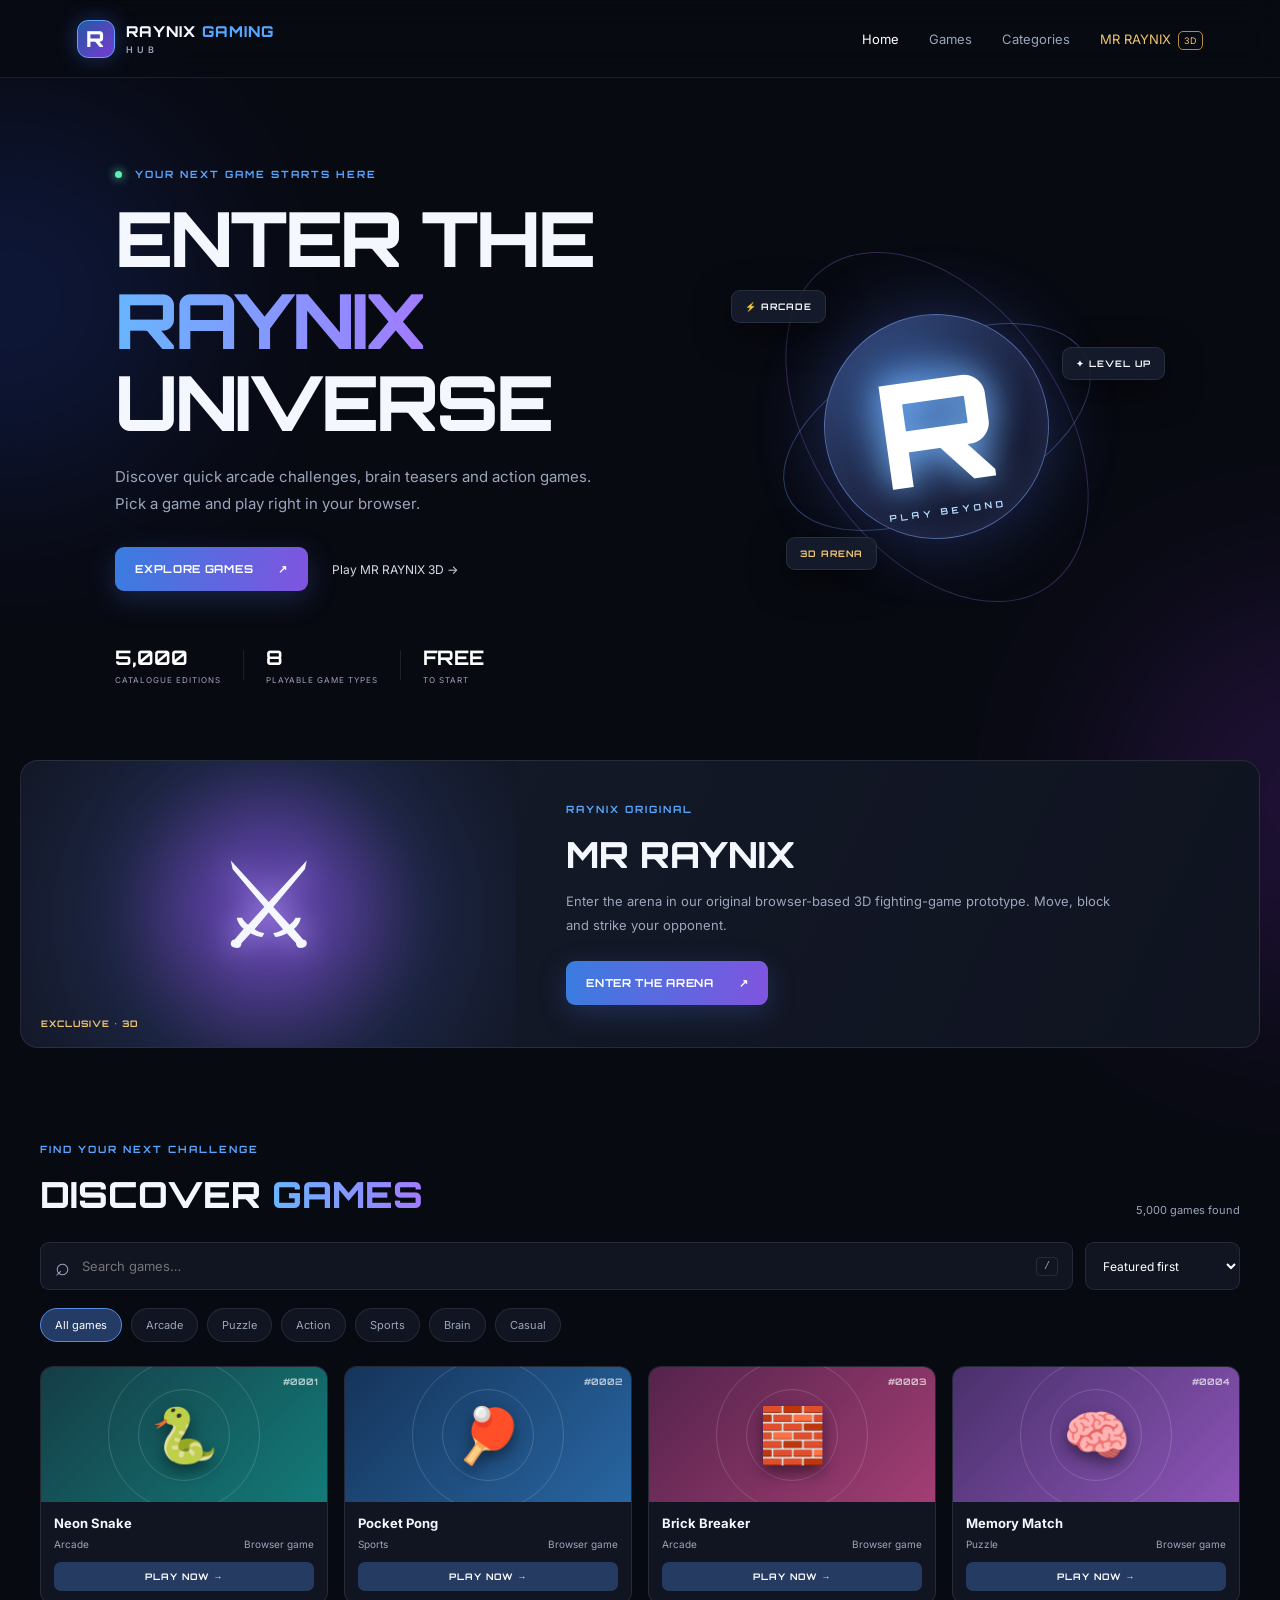
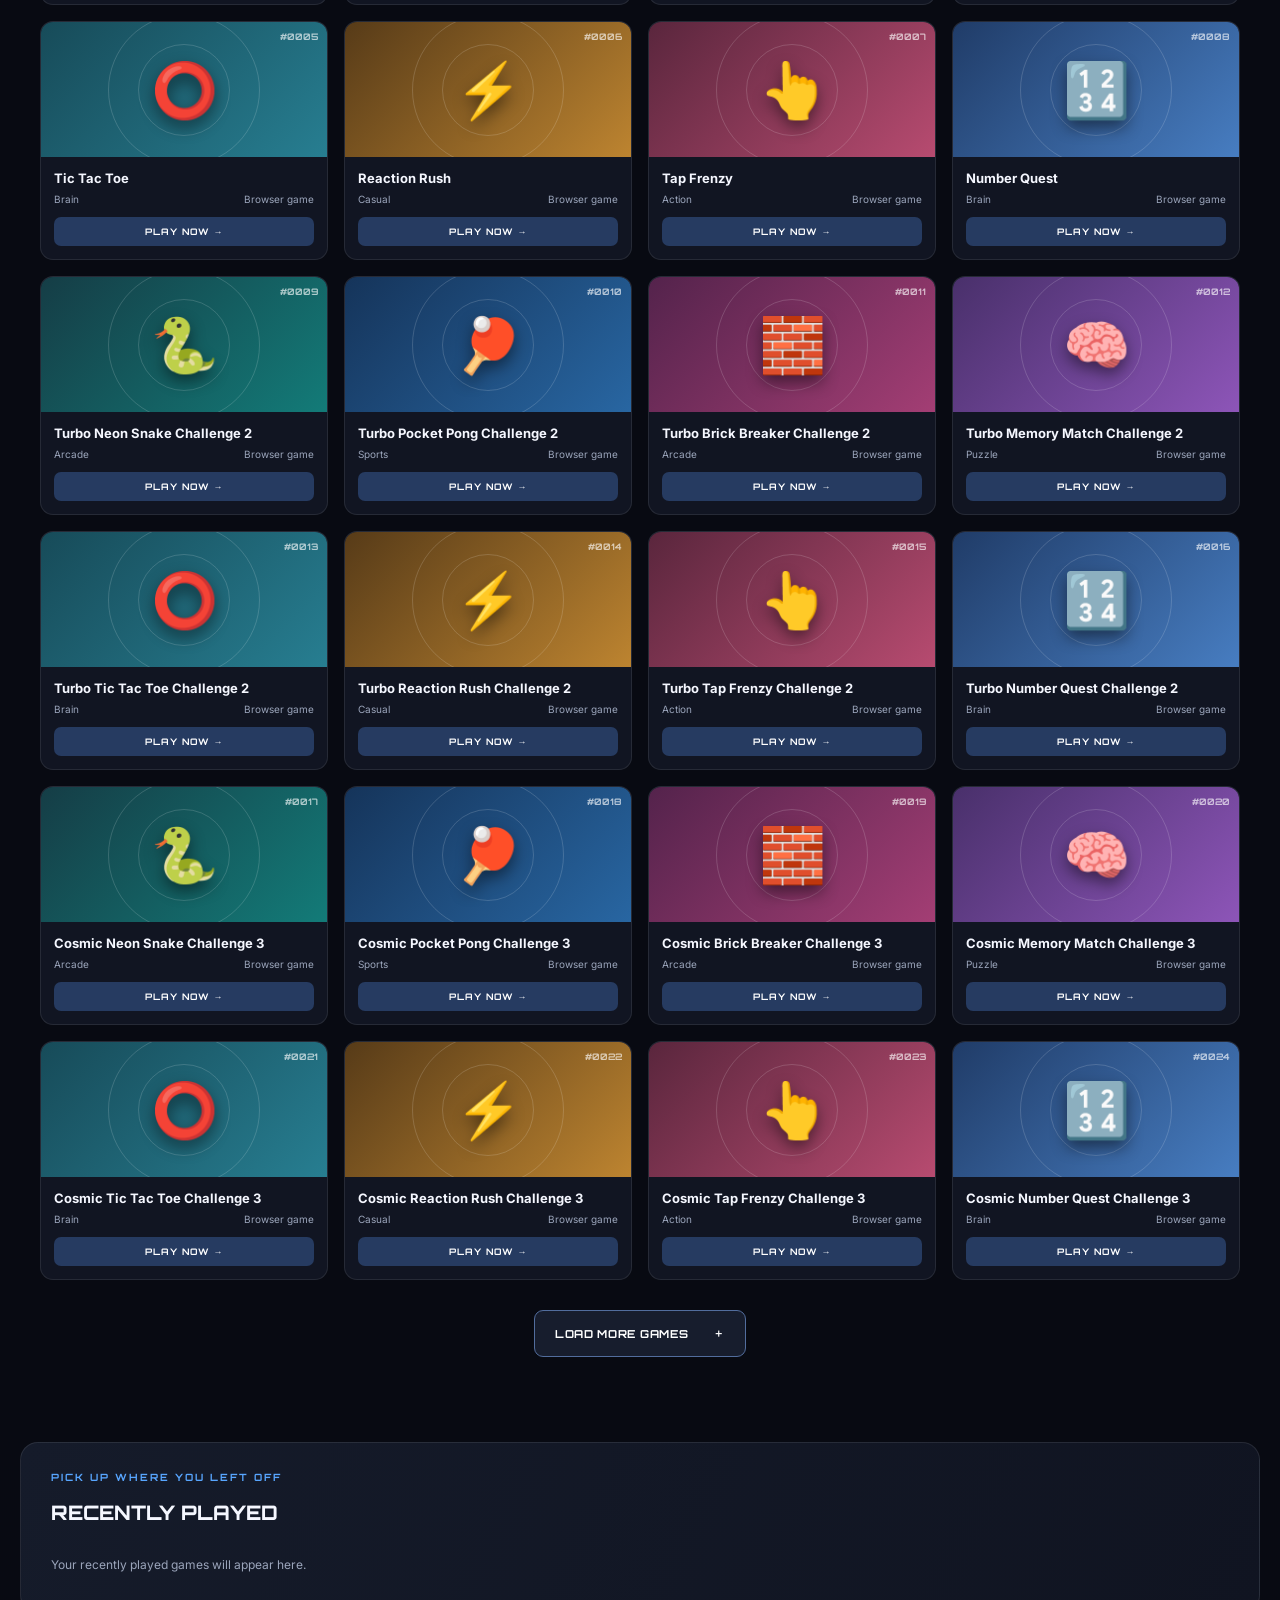
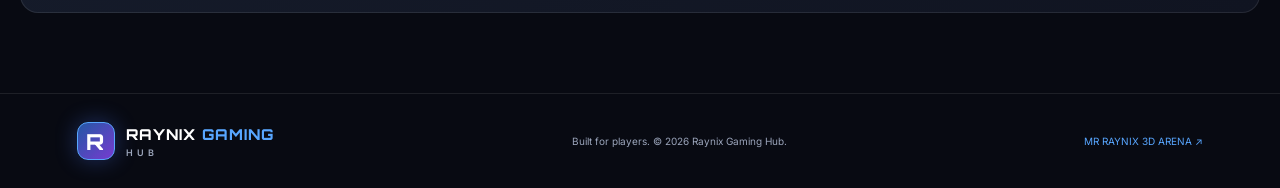
==== index.html @ 890417b1 "Add RAYNIX GAMING HUB website files Upload all website files for RAYNIX GAMING HUB." ====
<!DOCTYPE html>
<html lang="en">
<head>
  <meta charset="UTF-8">
  <meta name="viewport" content="width=device-width, initial-scale=1.0">
  <meta name="theme-color" content="#080a12">
  <title>Raynix Gaming Hub — Play Free Games</title>
  <meta name="description" content="Discover browser games at Raynix Gaming Hub. Play arcade, puzzle, racing and action games.">
  <link rel="preconnect" href="https://fonts.googleapis.com">
  <link rel="preconnect" href="https://fonts.gstatic.com" crossorigin>
  <link href="https://fonts.googleapis.com/css2?family=Orbitron:wght@500;600;700;800&family=Inter:wght@400;500;600;700;800&display=swap" rel="stylesheet">
  <link rel="stylesheet" href="style.css">
  <script defer src="games.js"></script>
  <script defer src="script.js"></script>
</head>
<body>
  <div class="ambient ambient-one"></div><div class="ambient ambient-two"></div>
  <header class="topbar">
    <a class="brand" href="index.html" aria-label="Raynix Gaming Hub home">
      <span class="brand-mark">R</span><span>RAYNIX<span class="brand-light"> GAMING</span><small>HUB</small></span>
    </a>
    <nav class="main-nav">
      <a class="active" href="#home">Home</a><a href="#games">Games</a><a href="#categories">Categories</a>
      <a href="mr-raynix.html" class="special-nav">MR RAYNIX <span>3D</span></a>
    </nav>
    <button class="icon-button mobile-menu" id="menuToggle" aria-label="Toggle menu">☰</button>
  </header>

  <main>
    <section class="hero" id="home">
      <div class="hero-copy">
        <div class="eyebrow"><span class="live-dot"></span> YOUR NEXT GAME STARTS HERE</div>
        <h1>ENTER THE<br><span>RAYNIX</span> UNIVERSE</h1>
        <p>Discover quick arcade challenges, brain teasers and action games. Pick a game and play right in your browser.</p>
        <div class="hero-actions"><a class="primary-button" href="#games">EXPLORE GAMES <span>↗</span></a><a class="text-button" href="mr-raynix.html">Play MR RAYNIX 3D →</a></div>
        <div class="hero-stats"><div><strong id="gameCount">5,000</strong><span>CATALOGUE EDITIONS</span></div><i></i><div><strong>8</strong><span>PLAYABLE GAME TYPES</span></div><i></i><div><strong>FREE</strong><span>TO START</span></div></div>
      </div>
      <div class="hero-art" aria-label="Decorative gaming artwork">
        <div class="orbit orbit-a"></div><div class="orbit orbit-b"></div>
        <div class="hero-core"><div class="core-r">R</div><div class="core-caption">PLAY BEYOND</div></div>
        <div class="floating-chip chip-one">⚡ ARCADE</div><div class="floating-chip chip-two">✦ LEVEL UP</div><div class="floating-chip chip-three">3D ARENA</div>
      </div>
    </section>

    <section class="featured panel" id="featured">
      <div class="featured-art"><div class="featured-glow"></div><div class="fighter-silhouette">⚔</div><span class="featured-tag">EXCLUSIVE • 3D</span></div>
      <div class="featured-copy"><div class="eyebrow">RAYNIX ORIGINAL</div><h2>MR RAYNIX</h2><p>Enter the arena in our original browser-based 3D fighting-game prototype. Move, block and strike your opponent.</p><a href="mr-raynix.html" class="primary-button">ENTER THE ARENA <span>↗</span></a></div>
    </section>

    <section class="games-section" id="games">
      <div class="section-heading"><div><div class="eyebrow">FIND YOUR NEXT CHALLENGE</div><h2>DISCOVER <span>GAMES</span></h2></div><div class="results-count" id="resultsCount">Loading games…</div></div>
      <div class="toolbar">
        <label class="search-box"><span>⌕</span><input id="searchInput" type="search" placeholder="Search games…" autocomplete="off"><kbd>/</kbd></label>
        <select id="sortSelect" aria-label="Sort games"><option value="popular">Featured first</option><option value="az">Name: A to Z</option><option value="za">Name: Z to A</option></select>
      </div>
      <div class="category-row" id="categories">
        <button class="category-chip selected" data-category="All">All games</button>
        <button class="category-chip" data-category="Arcade">Arcade</button>
        <button class="category-chip" data-category="Puzzle">Puzzle</button>
        <button class="category-chip" data-category="Action">Action</button>
        <button class="category-chip" data-category="Sports">Sports</button>
        <button class="category-chip" data-category="Brain">Brain</button>
        <button class="category-chip" data-category="Casual">Casual</button>
      </div>
      <div class="game-grid" id="gameGrid" aria-live="polite"></div>
      <div class="load-row"><button class="secondary-button" id="loadMore">LOAD MORE GAMES <span>＋</span></button></div>
    </section>

    <section class="recent-section panel">
      <div><div class="eyebrow">PICK UP WHERE YOU LEFT OFF</div><h2>RECENTLY PLAYED</h2></div>
      <div id="recentGames" class="recent-list"><p class="muted">Your recently played games will appear here.</p></div>
    </section>
  </main>
  <footer><a class="brand footer-brand" href="#home"><span class="brand-mark">R</span><span>RAYNIX<span class="brand-light"> GAMING</span><small>HUB</small></span></a><p>Built for players. © <span id="year"></span> Raynix Gaming Hub.</p><a href="mr-raynix.html">MR RAYNIX 3D ARENA ↗</a></footer>
</body>
</html>
---- style.css ----
:root{--bg:#080a12;--panel:#111522;--panel2:#171d2d;--text:#f5f7ff;--muted:#9ba5bb;--blue:#58a6ff;--purple:#a879ff;--gold:#f2c66d;--line:rgba(255,255,255,.09);--radius:18px}
*{box-sizing:border-box}html{scroll-behavior:smooth}body{margin:0;background:var(--bg);color:var(--text);font-family:Inter,Arial,sans-serif;overflow-x:hidden}a{color:inherit;text-decoration:none}button,input,select{font:inherit}.ambient{position:absolute;z-index:-1;filter:blur(90px);opacity:.17;border-radius:50%;pointer-events:none}.ambient-one{width:360px;height:360px;background:#315cff;top:120px;left:-170px}.ambient-two{width:400px;height:400px;background:#8d35db;top:600px;right:-230px}
.topbar{height:78px;display:flex;align-items:center;justify-content:space-between;padding:0 clamp(20px,6vw,90px);border-bottom:1px solid var(--line);background:rgba(8,10,18,.8);backdrop-filter:blur(16px);position:sticky;top:0;z-index:20}.brand{display:flex;align-items:center;gap:11px;font:800 15px Orbitron,sans-serif;letter-spacing:1px}.brand-mark{display:grid;place-items:center;width:38px;height:38px;border:1px solid var(--blue);border-radius:11px;color:#fff;background:linear-gradient(135deg,#2458a5,#773bd0);box-shadow:0 0 22px #4b79ff55;font-size:22px}.brand-light{color:var(--blue)}.brand small{display:block;font:600 9px Inter,sans-serif;letter-spacing:4px;color:var(--muted);margin-top:3px}.main-nav{display:flex;gap:30px;align-items:center;font-size:13px;color:var(--muted)}.main-nav a:hover,.main-nav a.active{color:#fff}.special-nav{color:var(--gold)!important}.special-nav span{font-size:9px;border:1px solid #b18a48;padding:3px 5px;border-radius:5px;margin-left:3px}.icon-button{display:none;background:none;border:0;color:white;font-size:24px}
.hero{min-height:560px;padding:90px clamp(20px,9vw,140px) 75px;display:grid;grid-template-columns:1.1fr .9fr;align-items:center;gap:35px;max-width:1500px;margin:auto}.eyebrow{font:700 10px Orbitron,sans-serif;letter-spacing:2px;color:var(--blue);margin-bottom:17px}.live-dot{display:inline-block;width:7px;height:7px;background:#5df0b0;border-radius:50%;box-shadow:0 0 10px #5df0b0;margin-right:8px}.hero h1{font:800 clamp(42px,6vw,76px)/1.08 Orbitron,sans-serif;letter-spacing:-3px;margin:0 0 20px}.hero h1 span,.section-heading h2 span{background:linear-gradient(90deg,#68b5ff,#a17bff);color:transparent;background-clip:text}.hero-copy>p{color:var(--muted);line-height:1.8;max-width:510px;font-size:15px}.hero-actions{display:flex;align-items:center;gap:24px;margin-top:30px;flex-wrap:wrap}.primary-button,.secondary-button{display:inline-flex;align-items:center;justify-content:center;gap:25px;padding:15px 20px;border:0;border-radius:9px;background:linear-gradient(100deg,#397de0,#8054df);color:white;font:700 11px Orbitron,sans-serif;letter-spacing:.7px;box-shadow:0 8px 28px #4c70d544;cursor:pointer;transition:.2s}.primary-button:hover,.secondary-button:hover{transform:translateY(-3px);filter:brightness(1.12)}.text-button{font-size:12px;color:#d5d9e7}.hero-stats{display:flex;align-items:center;gap:22px;margin-top:54px}.hero-stats div{display:grid;gap:5px}.hero-stats strong{font:700 20px Orbitron;color:#fff}.hero-stats span{font-size:8px;letter-spacing:1px;color:var(--muted)}.hero-stats i{height:30px;width:1px;background:var(--line)}
.hero-art{height:370px;position:relative;display:grid;place-items:center}.hero-core{width:225px;height:225px;border-radius:50%;display:grid;place-items:center;align-content:center;background:radial-gradient(circle at 40% 35%,#3e65a8,#171c35 60%,#0a0d19);border:1px solid #85aaff88;box-shadow:0 0 70px #4c70e955,inset 0 0 35px #7e9cff33;transform:rotate(-8deg)}.core-r{font:800 145px Orbitron;color:#fff;text-shadow:0 0 35px #77b8ff}.core-caption{font:700 9px Orbitron;letter-spacing:4px;color:#b7d9ff;margin-top:-13px}.orbit{position:absolute;border:1px solid #7aa7ff55;border-radius:50%;transform:rotate(-25deg)}.orbit-a{width:330px;height:170px}.orbit-b{width:390px;height:250px;transform:rotate(55deg);border-color:#b17cff44}.floating-chip{position:absolute;padding:10px 13px;background:#171d2ddd;border:1px solid var(--line);border-radius:9px;font:700 9px Orbitron;letter-spacing:1px;box-shadow:0 10px 35px #0008}.chip-one{top:48px;left:5%}.chip-two{right:0;top:105px}.chip-three{bottom:42px;left:17%;color:var(--gold)}
.panel{background:linear-gradient(115deg,#151b2a,#101421);border:1px solid var(--line);border-radius:var(--radius)}.featured{max-width:1240px;margin:0 auto 95px;min-height:260px;display:grid;grid-template-columns:.8fr 1.2fr;overflow:hidden}.featured-art{position:relative;display:grid;place-items:center;background:radial-gradient(circle at 50% 55%,#4b367c,#1b2440 55%,#121725)}.featured-glow{position:absolute;width:200px;height:200px;border-radius:50%;background:#8b5cff66;filter:blur(45px)}.fighter-silhouette{font-size:120px;z-index:1;text-shadow:0 0 30px #bba0ff}.featured-tag{position:absolute;bottom:18px;left:20px;font:700 9px Orbitron;letter-spacing:1px;color:var(--gold)}.featured-copy{padding:42px 50px}.featured-copy h2{font:800 36px Orbitron;margin:0 0 12px}.featured-copy p{color:var(--muted);font-size:13px;line-height:1.8;max-width:550px;margin-bottom:24px}
.games-section{max-width:1240px;margin:auto;padding:0 20px 85px}.section-heading{display:flex;align-items:end;justify-content:space-between;margin-bottom:25px}.section-heading h2,.recent-section h2{font:800 clamp(25px,4vw,36px) Orbitron;margin:0}.results-count{font-size:11px;color:var(--muted)}.toolbar{display:flex;gap:12px;margin-bottom:18px}.search-box{flex:1;display:flex;align-items:center;gap:10px;background:var(--panel);border:1px solid var(--line);border-radius:9px;padding:0 14px}.search-box>span{font-size:25px;color:var(--muted)}.search-box input{width:100%;height:46px;background:none;border:0;outline:0;color:#fff;font-size:13px}.search-box kbd{font-size:10px;color:var(--muted);border:1px solid var(--line);padding:3px 7px;border-radius:4px}.toolbar select{background:var(--panel);border:1px solid var(--line);border-radius:9px;color:#fff;padding:0 13px;min-width:155px;font-size:12px}.category-row{display:flex;gap:9px;flex-wrap:wrap;margin-bottom:24px}.category-chip{border:1px solid var(--line);background:#111522;color:var(--muted);padding:9px 14px;border-radius:30px;font-size:11px;cursor:pointer}.category-chip:hover,.category-chip.selected{background:#233b65;border-color:#568be1;color:#fff}.game-grid{display:grid;grid-template-columns:repeat(4,1fr);gap:16px}.game-card{background:var(--panel);border:1px solid var(--line);border-radius:13px;overflow:hidden;transition:.2s;min-width:0}.game-card:hover{transform:translateY(-5px);border-color:#6c8fe0;box-shadow:0 12px 30px #0005}.game-thumb{height:135px;display:grid;place-items:center;position:relative;overflow:hidden;background:var(--card-bg,linear-gradient(135deg,#1f4776,#402c70))}.game-thumb:before,.game-thumb:after{content:"";position:absolute;border:1px solid #ffffff28;border-radius:50%;width:150px;height:150px}.game-thumb:after{width:90px;height:90px}.game-emoji{font-size:54px;filter:drop-shadow(0 7px 8px #0007);z-index:1}.game-number{position:absolute;right:9px;top:9px;font:700 9px Orbitron;color:#ffffffaa}.game-info{padding:13px}.game-title{font-size:13px;font-weight:700;white-space:nowrap;overflow:hidden;text-overflow:ellipsis;margin:0 0 7px}.game-meta{display:flex;justify-content:space-between;align-items:center;color:var(--muted);font-size:10px}.play-link{display:block;text-align:center;margin-top:12px;padding:9px;background:#263b61;border-radius:7px;font:700 9px Orbitron;letter-spacing:1px;color:#fff}.play-link:hover{background:#3869ad}.load-row{text-align:center;margin-top:30px}.secondary-button{background:#171d2d;border:1px solid #526d9d;box-shadow:none}.recent-section{max-width:1240px;margin:0 auto 80px;padding:28px 30px}.recent-section h2{font-size:20px}.recent-list{display:flex;gap:10px;flex-wrap:wrap;margin-top:20px}.recent-item{background:#20283b;border:1px solid var(--line);padding:10px 13px;border-radius:8px;font-size:11px}.muted{color:var(--muted);font-size:12px}footer{border-top:1px solid var(--line);padding:28px clamp(20px,6vw,90px);display:flex;align-items:center;justify-content:space-between;gap:20px;color:var(--muted);font-size:10px}.footer-brand{color:#fff}footer>a:last-child{color:var(--blue)}
@media(max-width:900px){.hero{padding-top:65px;grid-template-columns:1fr}.hero-art{height:290px;grid-row:1}.hero-copy{grid-row:2}.game-grid{grid-template-columns:repeat(3,1fr)}.featured{margin-left:20px;margin-right:20px}.featured-copy{padding:30px}}
@media(max-width:620px){.topbar{height:66px}.mobile-menu{display:block}.main-nav{display:none;position:absolute;top:65px;left:0;right:0;padding:20px;background:#101522;flex-direction:column;align-items:flex-start;border-bottom:1px solid var(--line)}.main-nav.open{display:flex}.hero{padding:40px 22px 55px;gap:0}.hero-art{height:245px}.hero-core{width:170px;height:170px}.core-r{font-size:110px}.orbit-a{width:260px;height:130px}.orbit-b{width:300px;height:190px}.hero h1{font-size:43px;letter-spacing:-2px}.hero-stats{gap:12px;justify-content:space-between}.hero-stats strong{font-size:16px}.hero-stats span{font-size:7px}.featured{grid-template-columns:1fr;margin-bottom:65px}.featured-art{min-height:160px}.fighter-silhouette{font-size:75px}.featured-copy{padding:25px}.featured-copy h2{font-size:29px}.game-grid{grid-template-columns:repeat(2,1fr);gap:10px}.game-thumb{height:110px}.game-emoji{font-size:43px}.toolbar{flex-direction:column}.toolbar select{height:43px}.section-heading{align-items:flex-start;gap:12px;flex-direction:column}.recent-section{margin-left:15px;margin-right:15px;padding:22px}footer{flex-wrap:wrap}footer p{order:3;width:100%}}
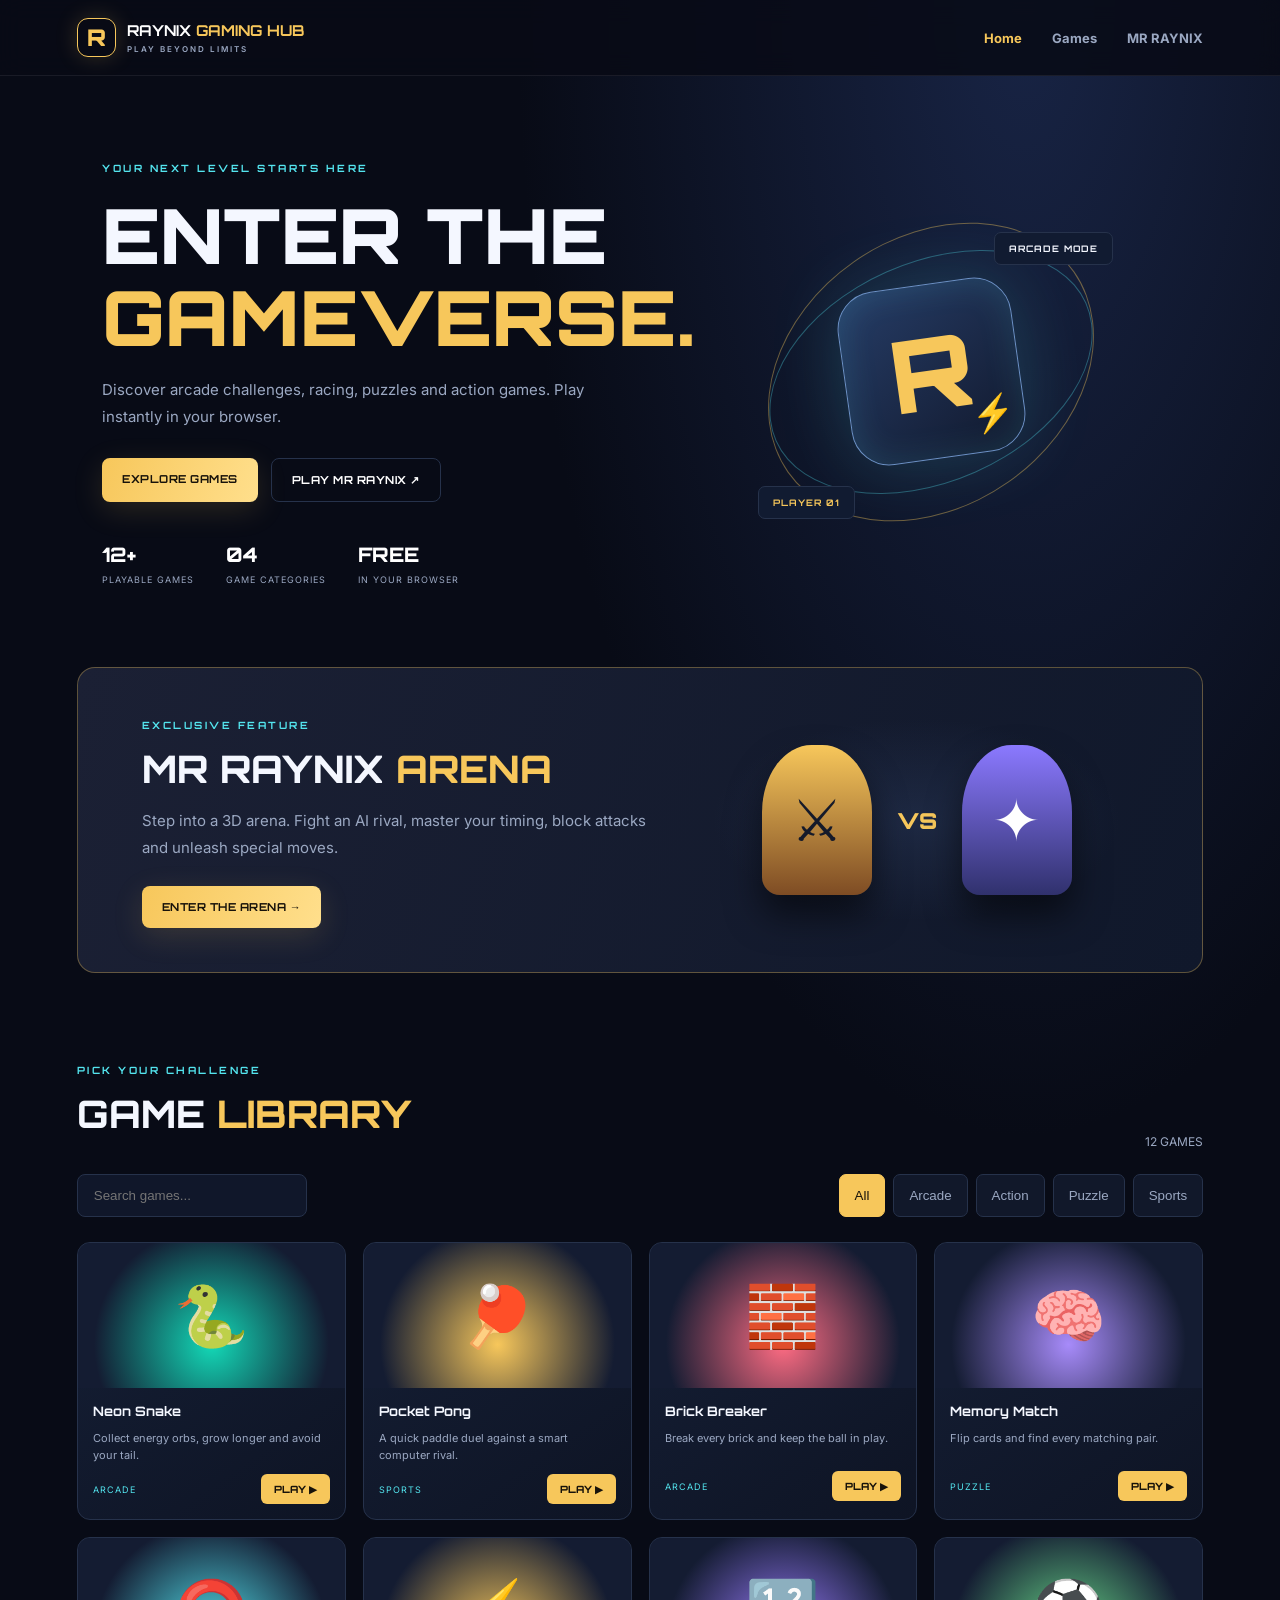
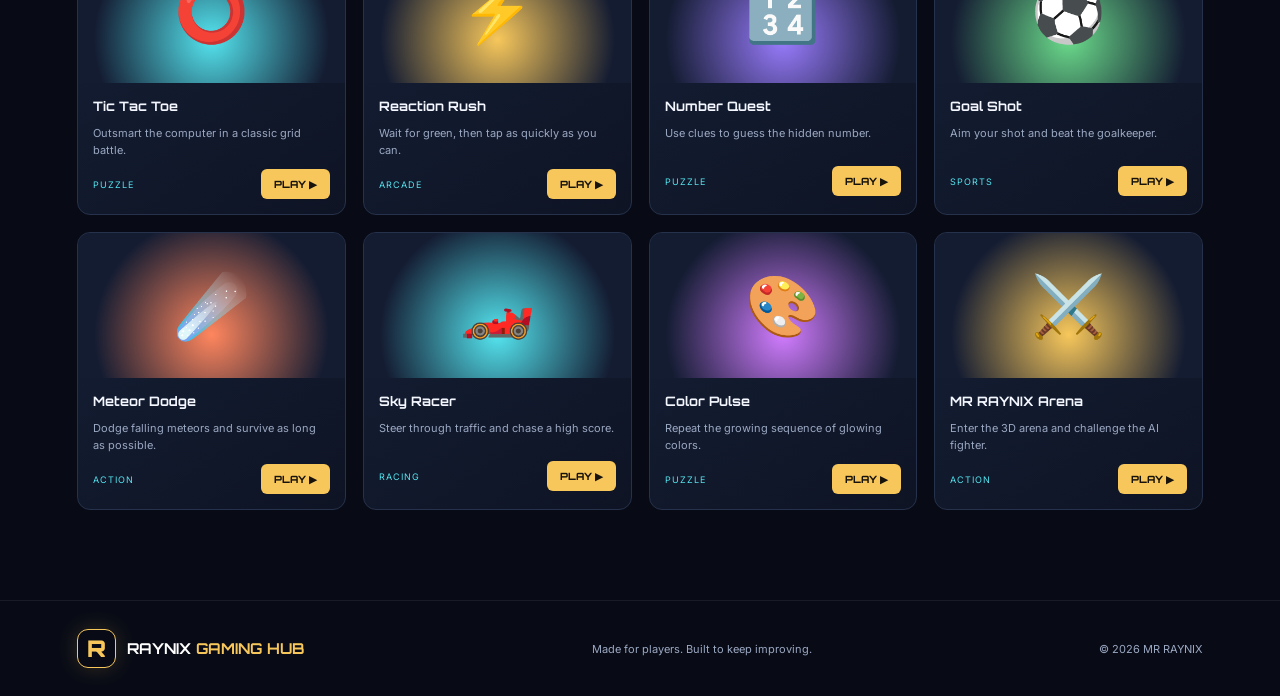
==== commit 0faeeef5: "Add files via upload" ====
--- a/index.html
+++ b/index.html
@@ -1,76 +1,7 @@
-<!DOCTYPE html>
-<html lang="en">
-<head>
-  <meta charset="UTF-8">
-  <meta name="viewport" content="width=device-width, initial-scale=1.0">
-  <meta name="theme-color" content="#080a12">
-  <title>Raynix Gaming Hub — Play Free Games</title>
-  <meta name="description" content="Discover browser games at Raynix Gaming Hub. Play arcade, puzzle, racing and action games.">
-  <link rel="preconnect" href="https://fonts.googleapis.com">
-  <link rel="preconnect" href="https://fonts.gstatic.com" crossorigin>
-  <link href="https://fonts.googleapis.com/css2?family=Orbitron:wght@500;600;700;800&family=Inter:wght@400;500;600;700;800&display=swap" rel="stylesheet">
-  <link rel="stylesheet" href="style.css">
-  <script defer src="games.js"></script>
-  <script defer src="script.js"></script>
-</head>
-<body>
-  <div class="ambient ambient-one"></div><div class="ambient ambient-two"></div>
-  <header class="topbar">
-    <a class="brand" href="index.html" aria-label="Raynix Gaming Hub home">
-      <span class="brand-mark">R</span><span>RAYNIX<span class="brand-light"> GAMING</span><small>HUB</small></span>
-    </a>
-    <nav class="main-nav">
-      <a class="active" href="#home">Home</a><a href="#games">Games</a><a href="#categories">Categories</a>
-      <a href="mr-raynix.html" class="special-nav">MR RAYNIX <span>3D</span></a>
-    </nav>
-    <button class="icon-button mobile-menu" id="menuToggle" aria-label="Toggle menu">☰</button>
-  </header>
-
-  <main>
-    <section class="hero" id="home">
-      <div class="hero-copy">
-        <div class="eyebrow"><span class="live-dot"></span> YOUR NEXT GAME STARTS HERE</div>
-        <h1>ENTER THE<br><span>RAYNIX</span> UNIVERSE</h1>
-        <p>Discover quick arcade challenges, brain teasers and action games. Pick a game and play right in your browser.</p>
-        <div class="hero-actions"><a class="primary-button" href="#games">EXPLORE GAMES <span>↗</span></a><a class="text-button" href="mr-raynix.html">Play MR RAYNIX 3D →</a></div>
-        <div class="hero-stats"><div><strong id="gameCount">5,000</strong><span>CATALOGUE EDITIONS</span></div><i></i><div><strong>8</strong><span>PLAYABLE GAME TYPES</span></div><i></i><div><strong>FREE</strong><span>TO START</span></div></div>
-      </div>
-      <div class="hero-art" aria-label="Decorative gaming artwork">
-        <div class="orbit orbit-a"></div><div class="orbit orbit-b"></div>
-        <div class="hero-core"><div class="core-r">R</div><div class="core-caption">PLAY BEYOND</div></div>
-        <div class="floating-chip chip-one">⚡ ARCADE</div><div class="floating-chip chip-two">✦ LEVEL UP</div><div class="floating-chip chip-three">3D ARENA</div>
-      </div>
-    </section>
-
-    <section class="featured panel" id="featured">
-      <div class="featured-art"><div class="featured-glow"></div><div class="fighter-silhouette">⚔</div><span class="featured-tag">EXCLUSIVE • 3D</span></div>
-      <div class="featured-copy"><div class="eyebrow">RAYNIX ORIGINAL</div><h2>MR RAYNIX</h2><p>Enter the arena in our original browser-based 3D fighting-game prototype. Move, block and strike your opponent.</p><a href="mr-raynix.html" class="primary-button">ENTER THE ARENA <span>↗</span></a></div>
-    </section>
-
-    <section class="games-section" id="games">
-      <div class="section-heading"><div><div class="eyebrow">FIND YOUR NEXT CHALLENGE</div><h2>DISCOVER <span>GAMES</span></h2></div><div class="results-count" id="resultsCount">Loading games…</div></div>
-      <div class="toolbar">
-        <label class="search-box"><span>⌕</span><input id="searchInput" type="search" placeholder="Search games…" autocomplete="off"><kbd>/</kbd></label>
-        <select id="sortSelect" aria-label="Sort games"><option value="popular">Featured first</option><option value="az">Name: A to Z</option><option value="za">Name: Z to A</option></select>
-      </div>
-      <div class="category-row" id="categories">
-        <button class="category-chip selected" data-category="All">All games</button>
-        <button class="category-chip" data-category="Arcade">Arcade</button>
-        <button class="category-chip" data-category="Puzzle">Puzzle</button>
-        <button class="category-chip" data-category="Action">Action</button>
-        <button class="category-chip" data-category="Sports">Sports</button>
-        <button class="category-chip" data-category="Brain">Brain</button>
-        <button class="category-chip" data-category="Casual">Casual</button>
-      </div>
-      <div class="game-grid" id="gameGrid" aria-live="polite"></div>
-      <div class="load-row"><button class="secondary-button" id="loadMore">LOAD MORE GAMES <span>＋</span></button></div>
-    </section>
-
-    <section class="recent-section panel">
-      <div><div class="eyebrow">PICK UP WHERE YOU LEFT OFF</div><h2>RECENTLY PLAYED</h2></div>
-      <div id="recentGames" class="recent-list"><p class="muted">Your recently played games will appear here.</p></div>
-    </section>
-  </main>
-  <footer><a class="brand footer-brand" href="#home"><span class="brand-mark">R</span><span>RAYNIX<span class="brand-light"> GAMING</span><small>HUB</small></span></a><p>Built for players. © <span id="year"></span> Raynix Gaming Hub.</p><a href="mr-raynix.html">MR RAYNIX 3D ARENA ↗</a></footer>
-</body>
-</html>
+<!doctype html>
+<html lang="en"><head><meta charset="utf-8"><meta name="viewport" content="width=device-width,initial-scale=1"><meta name="theme-color" content="#080b16"><title>RAYNIX GAMING HUB</title><link rel="stylesheet" href="style.css"></head>
+<body><header class="topbar"><a class="brand" href="index.html"><span class="brand-mark">R</span><span>RAYNIX <b>GAMING HUB</b><small>PLAY BEYOND LIMITS</small></span></a><nav><a class="active" href="index.html">Home</a><a href="#games">Games</a><a href="mr-raynix.html">MR RAYNIX</a></nav><button class="menu" id="menuBtn">☰</button></header>
+<main><section class="hero"><div class="hero-copy"><span class="eyebrow">YOUR NEXT LEVEL STARTS HERE</span><h1>ENTER THE <em>GAMEVERSE.</em></h1><p>Discover arcade challenges, racing, puzzles and action games. Play instantly in your browser.</p><div class="hero-actions"><a class="btn primary" href="#games">EXPLORE GAMES</a><a class="btn ghost" href="mr-raynix.html">PLAY MR RAYNIX ↗</a></div><div class="stats"><div><strong>12+</strong><small>PLAYABLE GAMES</small></div><div><strong>04</strong><small>GAME CATEGORIES</small></div><div><strong>FREE</strong><small>IN YOUR BROWSER</small></div></div></div><div class="hero-art"><div class="orbit orbit-one"></div><div class="orbit orbit-two"></div><div class="core">R<span>⚡</span></div><div class="float-tag tag-a">ARCADE MODE</div><div class="float-tag tag-b">PLAYER 01</div></div></section>
+<section class="featured"><div><span class="eyebrow">EXCLUSIVE FEATURE</span><h2>MR RAYNIX <em>ARENA</em></h2><p>Step into a 3D arena. Fight an AI rival, master your timing, block attacks and unleash special moves.</p><a class="btn primary" href="mr-raynix.html">ENTER THE ARENA →</a></div><div class="feature-visual"><div class="fighter f1">⚔</div><div class="vs">VS</div><div class="fighter f2">✦</div></div></section>
+<section class="games-section" id="games"><div class="section-head"><div><span class="eyebrow">PICK YOUR CHALLENGE</span><h2>GAME <em>LIBRARY</em></h2></div><span class="muted" id="gameCount"></span></div><div class="toolbar"><input id="searchInput" type="search" placeholder="Search games..."><div class="filters" id="filters"><button class="filter active" data-cat="All">All</button><button class="filter" data-cat="Arcade">Arcade</button><button class="filter" data-cat="Action">Action</button><button class="filter" data-cat="Puzzle">Puzzle</button><button class="filter" data-cat="Sports">Sports</button></div></div><div class="game-grid" id="gameGrid"></div></section></main>
+<footer><a class="brand" href="#"><span class="brand-mark">R</span><span>RAYNIX <b>GAMING HUB</b></span></a><span>Made for players. Built to keep improving.</span><span>© 2026 MR RAYNIX</span></footer><script src="games.js"></script><script src="script.js"></script></body></html>
--- a/style.css
+++ b/style.css
@@ -1,9 +1,3 @@
- :root{--bg:#080a12;--panel:#111522;--panel2:#171d2d;--text:#f5f7ff;--muted:#9ba5bb;--blue:#58a6ff;--purple:#a879ff;--gold:#f2c66d;--line:rgba(255,255,255,.09);--radius:18px}
-*{box-sizing:border-box}html{scroll-behavior:smooth}body{margin:0;background:var(--bg);color:var(--text);font-family:Inter,Arial,sans-serif;overflow-x:hidden}a{color:inherit;text-decoration:none}button,input,select{font:inherit}.ambient{position:absolute;z-index:-1;filter:blur(90px);opacity:.17;border-radius:50%;pointer-events:none}.ambient-one{width:360px;height:360px;background:#315cff;top:120px;left:-170px}.ambient-two{width:400px;height:400px;background:#8d35db;top:600px;right:-230px}
-.topbar{height:78px;display:flex;align-items:center;justify-content:space-between;padding:0 clamp(20px,6vw,90px);border-bottom:1px solid var(--line);background:rgba(8,10,18,.8);backdrop-filter:blur(16px);position:sticky;top:0;z-index:20}.brand{display:flex;align-items:center;gap:11px;font:800 15px Orbitron,sans-serif;letter-spacing:1px}.brand-mark{display:grid;place-items:center;width:38px;height:38px;border:1px solid var(--blue);border-radius:11px;color:#fff;background:linear-gradient(135deg,#2458a5,#773bd0);box-shadow:0 0 22px #4b79ff55;font-size:22px}.brand-light{color:var(--blue)}.brand small{display:block;font:600 9px Inter,sans-serif;letter-spacing:4px;color:var(--muted);margin-top:3px}.main-nav{display:flex;gap:30px;align-items:center;font-size:13px;color:var(--muted)}.main-nav a:hover,.main-nav a.active{color:#fff}.special-nav{color:var(--gold)!important}.special-nav span{font-size:9px;border:1px solid #b18a48;padding:3px 5px;border-radius:5px;margin-left:3px}.icon-button{display:none;background:none;border:0;color:white;font-size:24px}
-.hero{min-height:560px;padding:90px clamp(20px,9vw,140px) 75px;display:grid;grid-template-columns:1.1fr .9fr;align-items:center;gap:35px;max-width:1500px;margin:auto}.eyebrow{font:700 10px Orbitron,sans-serif;letter-spacing:2px;color:var(--blue);margin-bottom:17px}.live-dot{display:inline-block;width:7px;height:7px;background:#5df0b0;border-radius:50%;box-shadow:0 0 10px #5df0b0;margin-right:8px}.hero h1{font:800 clamp(42px,6vw,76px)/1.08 Orbitron,sans-serif;letter-spacing:-3px;margin:0 0 20px}.hero h1 span,.section-heading h2 span{background:linear-gradient(90deg,#68b5ff,#a17bff);color:transparent;background-clip:text}.hero-copy>p{color:var(--muted);line-height:1.8;max-width:510px;font-size:15px}.hero-actions{display:flex;align-items:center;gap:24px;margin-top:30px;flex-wrap:wrap}.primary-button,.secondary-button{display:inline-flex;align-items:center;justify-content:center;gap:25px;padding:15px 20px;border:0;border-radius:9px;background:linear-gradient(100deg,#397de0,#8054df);color:white;font:700 11px Orbitron,sans-serif;letter-spacing:.7px;box-shadow:0 8px 28px #4c70d544;cursor:pointer;transition:.2s}.primary-button:hover,.secondary-button:hover{transform:translateY(-3px);filter:brightness(1.12)}.text-button{font-size:12px;color:#d5d9e7}.hero-stats{display:flex;align-items:center;gap:22px;margin-top:54px}.hero-stats div{display:grid;gap:5px}.hero-stats strong{font:700 20px Orbitron;color:#fff}.hero-stats span{font-size:8px;letter-spacing:1px;color:var(--muted)}.hero-stats i{height:30px;width:1px;background:var(--line)}
-.hero-art{height:370px;position:relative;display:grid;place-items:center}.hero-core{width:225px;height:225px;border-radius:50%;display:grid;place-items:center;align-content:center;background:radial-gradient(circle at 40% 35%,#3e65a8,#171c35 60%,#0a0d19);border:1px solid #85aaff88;box-shadow:0 0 70px #4c70e955,inset 0 0 35px #7e9cff33;transform:rotate(-8deg)}.core-r{font:800 145px Orbitron;color:#fff;text-shadow:0 0 35px #77b8ff}.core-caption{font:700 9px Orbitron;letter-spacing:4px;color:#b7d9ff;margin-top:-13px}.orbit{position:absolute;border:1px solid #7aa7ff55;border-radius:50%;transform:rotate(-25deg)}.orbit-a{width:330px;height:170px}.orbit-b{width:390px;height:250px;transform:rotate(55deg);border-color:#b17cff44}.floating-chip{position:absolute;padding:10px 13px;background:#171d2ddd;border:1px solid var(--line);border-radius:9px;font:700 9px Orbitron;letter-spacing:1px;box-shadow:0 10px 35px #0008}.chip-one{top:48px;left:5%}.chip-two{right:0;top:105px}.chip-three{bottom:42px;left:17%;color:var(--gold)}
-.panel{background:linear-gradient(115deg,#151b2a,#101421);border:1px solid var(--line);border-radius:var(--radius)}.featured{max-width:1240px;margin:0 auto 95px;min-height:260px;display:grid;grid-template-columns:.8fr 1.2fr;overflow:hidden}.featured-art{position:relative;display:grid;place-items:center;background:radial-gradient(circle at 50% 55%,#4b367c,#1b2440 55%,#121725)}.featured-glow{position:absolute;width:200px;height:200px;border-radius:50%;background:#8b5cff66;filter:blur(45px)}.fighter-silhouette{font-size:120px;z-index:1;text-shadow:0 0 30px #bba0ff}.featured-tag{position:absolute;bottom:18px;left:20px;font:700 9px Orbitron;letter-spacing:1px;color:var(--gold)}.featured-copy{padding:42px 50px}.featured-copy h2{font:800 36px Orbitron;margin:0 0 12px}.featured-copy p{color:var(--muted);font-size:13px;line-height:1.8;max-width:550px;margin-bottom:24px}
-.games-section{max-width:1240px;margin:auto;padding:0 20px 85px}.section-heading{display:flex;align-items:end;justify-content:space-between;margin-bottom:25px}.section-heading h2,.recent-section h2{font:800 clamp(25px,4vw,36px) Orbitron;margin:0}.results-count{font-size:11px;color:var(--muted)}.toolbar{display:flex;gap:12px;margin-bottom:18px}.search-box{flex:1;display:flex;align-items:center;gap:10px;background:var(--panel);border:1px solid var(--line);border-radius:9px;padding:0 14px}.search-box>span{font-size:25px;color:var(--muted)}.search-box input{width:100%;height:46px;background:none;border:0;outline:0;color:#fff;font-size:13px}.search-box kbd{font-size:10px;color:var(--muted);border:1px solid var(--line);padding:3px 7px;border-radius:4px}.toolbar select{background:var(--panel);border:1px solid var(--line);border-radius:9px;color:#fff;padding:0 13px;min-width:155px;font-size:12px}.category-row{display:flex;gap:9px;flex-wrap:wrap;margin-bottom:24px}.category-chip{border:1px solid var(--line);background:#111522;color:var(--muted);padding:9px 14px;border-radius:30px;font-size:11px;cursor:pointer}.category-chip:hover,.category-chip.selected{background:#233b65;border-color:#568be1;color:#fff}.game-grid{display:grid;grid-template-columns:repeat(4,1fr);gap:16px}.game-card{background:var(--panel);border:1px solid var(--line);border-radius:13px;overflow:hidden;transition:.2s;min-width:0}.game-card:hover{transform:translateY(-5px);border-color:#6c8fe0;box-shadow:0 12px 30px #0005}.game-thumb{height:135px;display:grid;place-items:center;position:relative;overflow:hidden;background:var(--card-bg,linear-gradient(135deg,#1f4776,#402c70))}.game-thumb:before,.game-thumb:after{content:"";position:absolute;border:1px solid #ffffff28;border-radius:50%;width:150px;height:150px}.game-thumb:after{width:90px;height:90px}.game-emoji{font-size:54px;filter:drop-shadow(0 7px 8px #0007);z-index:1}.game-number{position:absolute;right:9px;top:9px;font:700 9px Orbitron;color:#ffffffaa}.game-info{padding:13px}.game-title{font-size:13px;font-weight:700;white-space:nowrap;overflow:hidden;text-overflow:ellipsis;margin:0 0 7px}.game-meta{display:flex;justify-content:space-between;align-items:center;color:var(--muted);font-size:10px}.play-link{display:block;text-align:center;margin-top:12px;padding:9px;background:#263b61;border-radius:7px;font:700 9px Orbitron;letter-spacing:1px;color:#fff}.play-link:hover{background:#3869ad}.load-row{text-align:center;margin-top:30px}.secondary-button{background:#171d2d;border:1px solid #526d9d;box-shadow:none}.recent-section{max-width:1240px;margin:0 auto 80px;padding:28px 30px}.recent-section h2{font-size:20px}.recent-list{display:flex;gap:10px;flex-wrap:wrap;margin-top:20px}.recent-item{background:#20283b;border:1px solid var(--line);padding:10px 13px;border-radius:8px;font-size:11px}.muted{color:var(--muted);font-size:12px}footer{border-top:1px solid var(--line);padding:28px clamp(20px,6vw,90px);display:flex;align-items:center;justify-content:space-between;gap:20px;color:var(--muted);font-size:10px}.footer-brand{color:#fff}footer>a:last-child{color:var(--blue)}
-@media(max-width:900px){.hero{padding-top:65px;grid-template-columns:1fr}.hero-art{height:290px;grid-row:1}.hero-copy{grid-row:2}.game-grid{grid-template-columns:repeat(3,1fr)}.featured{margin-left:20px;margin-right:20px}.featured-copy{padding:30px}}
-@media(max-width:620px){.topbar{height:66px}.mobile-menu{display:block}.main-nav{display:none;position:absolute;top:65px;left:0;right:0;padding:20px;background:#101522;flex-direction:column;align-items:flex-start;border-bottom:1px solid var(--line)}.main-nav.open{display:flex}.hero{padding:40px 22px 55px;gap:0}.hero-art{height:245px}.hero-core{width:170px;height:170px}.core-r{font-size:110px}.orbit-a{width:260px;height:130px}.orbit-b{width:300px;height:190px}.hero h1{font-size:43px;letter-spacing:-2px}.hero-stats{gap:12px;justify-content:space-between}.hero-stats strong{font-size:16px}.hero-stats span{font-size:7px}.featured{grid-template-columns:1fr;margin-bottom:65px}.featured-art{min-height:160px}.fighter-silhouette{font-size:75px}.featured-copy{padding:25px}.featured-copy h2{font-size:29px}.game-grid{grid-template-columns:repeat(2,1fr);gap:10px}.game-thumb{height:110px}.game-emoji{font-size:43px}.toolbar{flex-direction:column}.toolbar select{height:43px}.section-heading{align-items:flex-start;gap:12px;flex-direction:column}.recent-section{margin-left:15px;margin-right:15px;padding:22px}footer{flex-wrap:wrap}footer p{order:3;width:100%}}
+@import url('https://fonts.googleapis.com/css2?family=Orbitron:wght@500;600;700;800;900&family=Inter:wght@400;500;600;700;800&display=swap');
+:root{--bg:#080b16;--panel:#10172a;--line:#26324b;--text:#f4f7ff;--muted:#9ba8c2;--gold:#f7c75b;--cyan:#54e5ef;--purple:#9a7cff}*{box-sizing:border-box}html{scroll-behavior:smooth}body{margin:0;background:radial-gradient(ellipse at 80% 0%,#182445 0,transparent 35%),var(--bg);color:var(--text);font-family:Inter,Arial,sans-serif}.topbar{height:76px;display:flex;align-items:center;justify-content:space-between;padding:0 6%;border-bottom:1px solid #ffffff12;background:#080b16df;position:sticky;top:0;z-index:5;backdrop-filter:blur(12px)}.brand{display:flex;align-items:center;gap:11px;color:white;text-decoration:none;font:700 15px Orbitron}.brand b{color:var(--gold)}.brand small{display:block;font:600 8px Inter;letter-spacing:2px;color:var(--muted);margin-top:4px}.brand-mark{width:39px;height:39px;display:grid;place-items:center;border:1px solid var(--gold);color:var(--gold);border-radius:11px;font:900 23px Orbitron;box-shadow:0 0 22px #f7c75b30}nav{display:flex;gap:30px}nav a{color:var(--muted);text-decoration:none;font-size:13px;font-weight:700}nav a:hover,nav .active{color:var(--gold)}.menu{display:none;background:none;border:0;color:white;font-size:25px}.hero{min-height:570px;padding:80px 8%;display:grid;grid-template-columns:1.1fr .9fr;align-items:center;gap:35px;overflow:hidden}.eyebrow{color:var(--cyan);font:700 10px Orbitron;letter-spacing:2.5px}.hero h1{font:900 clamp(40px,6vw,76px)/1.08 Orbitron;margin:18px 0}.hero h1 em,h2 em{color:var(--gold);font-style:normal}.hero p,.featured p{max-width:530px;color:var(--muted);line-height:1.8;font-size:15px}.hero-actions{display:flex;gap:13px;flex-wrap:wrap;margin:28px 0}.btn{display:inline-block;padding:14px 20px;border-radius:8px;text-decoration:none;font:700 11px Orbitron;letter-spacing:.5px}.primary{background:linear-gradient(110deg,var(--gold),#ffdf8c);color:#17120a;box-shadow:0 8px 30px #f7c75b25}.ghost{border:1px solid var(--line);color:white}.stats{display:flex;gap:32px;margin-top:40px}.stats strong{display:block;font:800 20px Orbitron;color:white}.stats small{font-size:9px;letter-spacing:1px;color:var(--muted)}.hero-art{height:390px;position:relative;display:grid;place-items:center}.orbit{position:absolute;border:1px solid #54e5ef55;border-radius:50%;transform:rotate(-24deg)}.orbit-one{width:340px;height:220px}.orbit-two{width:270px;height:350px;border-color:#f7c75b66;transform:rotate(55deg)}.core{width:175px;height:175px;border-radius:38px;display:grid;place-items:center;background:linear-gradient(145deg,#263d67,#11182c);border:1px solid #6b91c5;box-shadow:0 0 70px #54e5ef30,inset 0 0 35px #54e5ef24;font:900 100px Orbitron;color:var(--gold);transform:rotate(-8deg)}.core span{font-size:35px;position:absolute;transform:translate(55px,48px)}.float-tag{position:absolute;background:#111b31;border:1px solid var(--line);padding:10px 14px;border-radius:7px;font:700 9px Orbitron;letter-spacing:1px}.tag-a{top:55px;right:5%}.tag-b{bottom:48px;left:7%;color:var(--gold)}.featured{margin:0 6% 85px;padding:42px 5%;border:1px solid #f7c75b55;border-radius:18px;background:linear-gradient(110deg,#1b2034,#10182b);display:grid;grid-template-columns:1fr .8fr;align-items:center;overflow:hidden}.featured h2,.section-head h2{font:800 clamp(25px,4vw,38px) Orbitron;margin:12px 0}.featured p{margin-bottom:25px}.feature-visual{height:220px;display:flex;align-items:center;justify-content:center;gap:25px;background:radial-gradient(ellipse,#33466d55,transparent 65%)}.fighter{width:110px;height:150px;border-radius:45% 45% 18px 18px;display:grid;place-items:center;font-size:58px;background:linear-gradient(#f7c75b,#7e4c24);color:#151a2a;box-shadow:0 20px 35px #0008}.f2{background:linear-gradient(#8b79ff,#30316d);color:white}.vs{font:900 22px Orbitron;color:var(--gold)}.games-section{padding:0 6% 90px}.section-head{display:flex;justify-content:space-between;align-items:end}.muted{color:var(--muted);font-size:12px}.toolbar{display:flex;justify-content:space-between;gap:18px;flex-wrap:wrap;margin:25px 0}.toolbar input{background:#10172a;border:1px solid var(--line);border-radius:8px;padding:13px 16px;color:white;min-width:230px;outline:none}.filters{display:flex;gap:8px;flex-wrap:wrap}.filter{background:#11182a;color:var(--muted);border:1px solid var(--line);padding:10px 15px;border-radius:7px;cursor:pointer}.filter.active,.filter:hover{background:#f7c75b;color:#17120a;border-color:var(--gold)}.game-grid{display:grid;grid-template-columns:repeat(4,1fr);gap:17px}.game-card{background:linear-gradient(145deg,#151f36,#0e1424);border:1px solid var(--line);border-radius:13px;overflow:hidden;transition:.2s}.game-card:hover{transform:translateY(-5px);border-color:#f7c75b88;box-shadow:0 15px 35px #0005}.game-art{height:145px;display:grid;place-items:center;font-size:60px;background:radial-gradient(circle at 50% 70%,var(--glow),#141c32 70%)}.game-info{padding:15px}.game-info h3{font:700 13px Orbitron;margin:0 0 8px}.game-info p{font-size:11px;color:var(--muted);min-height:30px;line-height:1.5}.game-meta{display:flex;justify-content:space-between;align-items:center}.game-meta span{font-size:9px;color:var(--cyan);text-transform:uppercase;letter-spacing:1px}.play{background:#f7c75b;color:#17120a;text-decoration:none;padding:9px 13px;border-radius:6px;font:800 10px Orbitron}footer{border-top:1px solid #ffffff12;padding:28px 6%;display:flex;align-items:center;justify-content:space-between;gap:15px;color:var(--muted);font-size:11px}
+@media(max-width:850px){.hero{grid-template-columns:1fr;padding-top:55px}.hero-art{height:300px}.featured{grid-template-columns:1fr}.game-grid{grid-template-columns:repeat(2,1fr)}}@media(max-width:560px){nav{display:none;position:absolute;top:76px;left:0;right:0;padding:20px;background:#0c1222;flex-direction:column}.topbar.open nav{display:flex}.menu{display:block}.hero{padding:45px 6%}.hero-art{height:260px}.orbit-one{width:270px}.orbit-two{height:270px}.core{width:135px;height:135px;font-size:75px}.stats{gap:16px}.stats small{font-size:7px}.featured{margin:0 4% 60px;padding:28px 6%}.game-grid{gap:10px}.game-art{height:115px;font-size:48px}.game-info{padding:11px}.game-info h3{font-size:10px}footer{flex-direction:column;align-items:flex-start}}
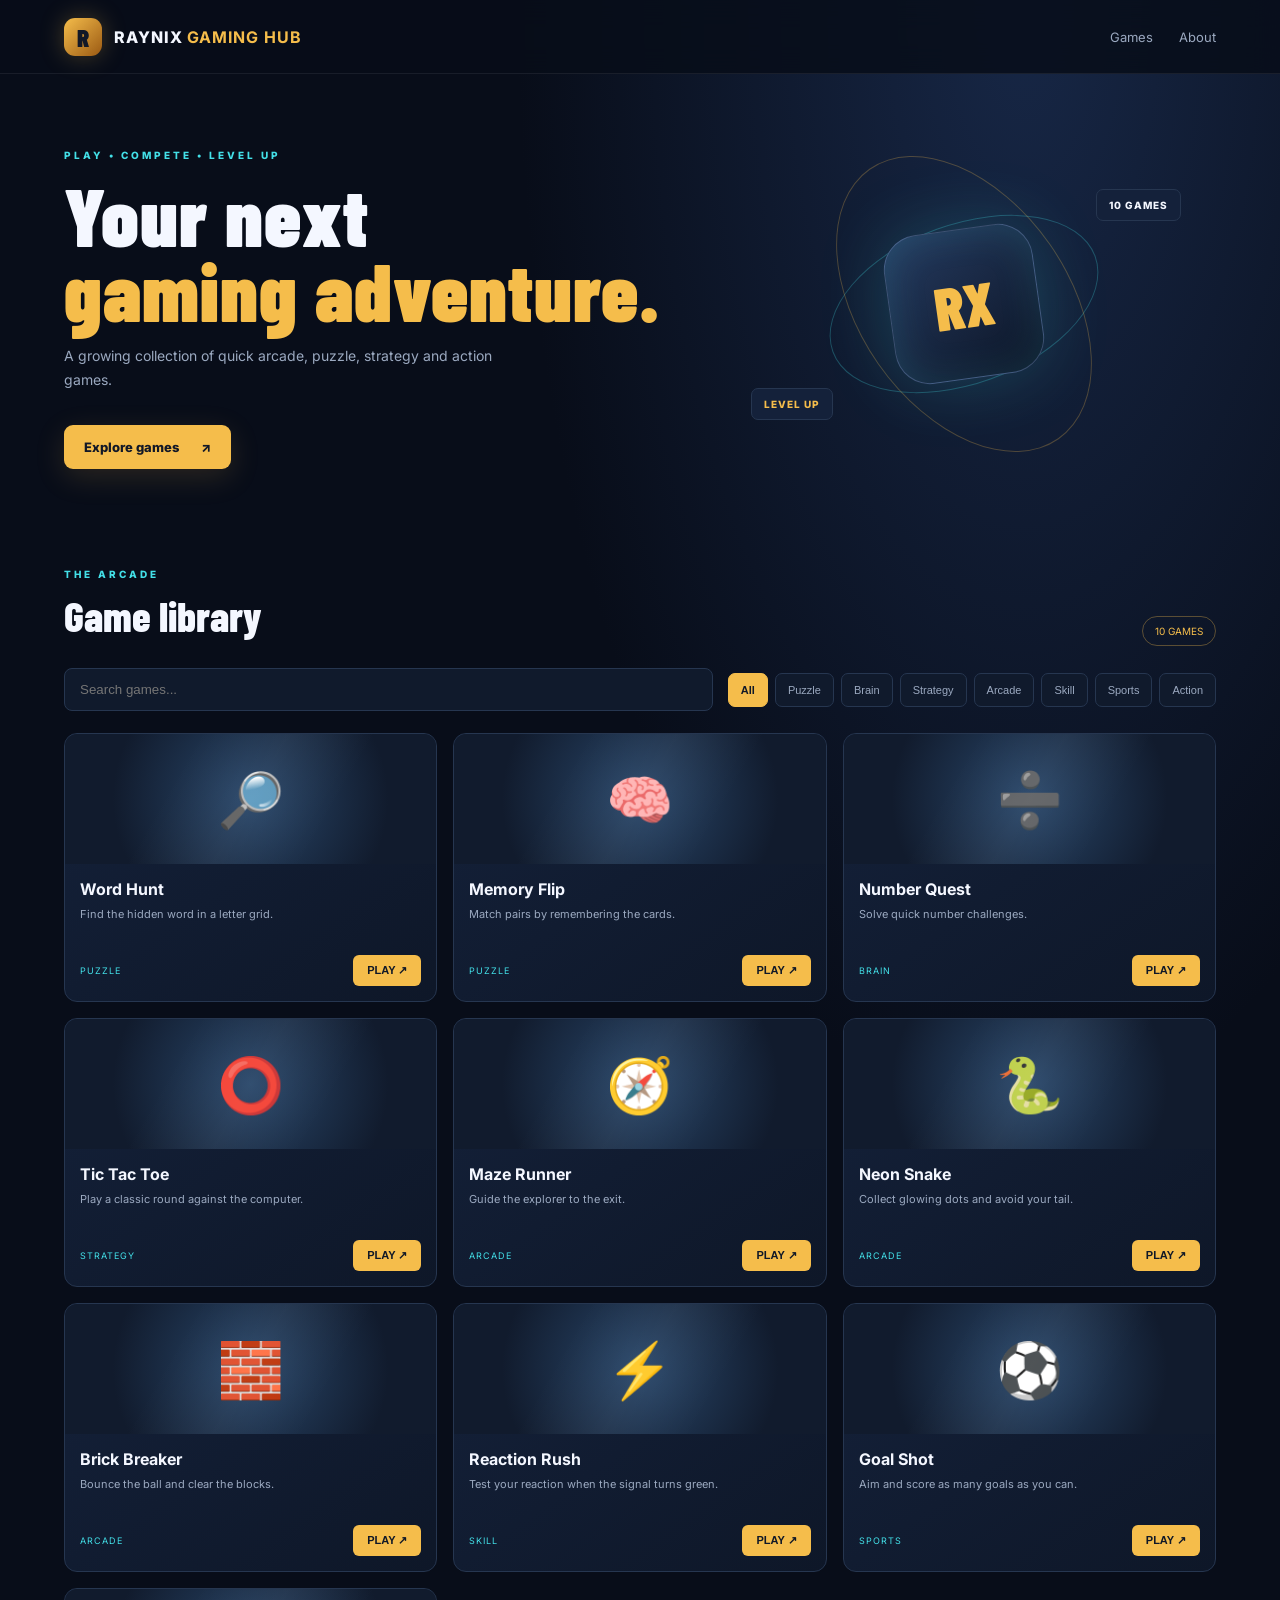
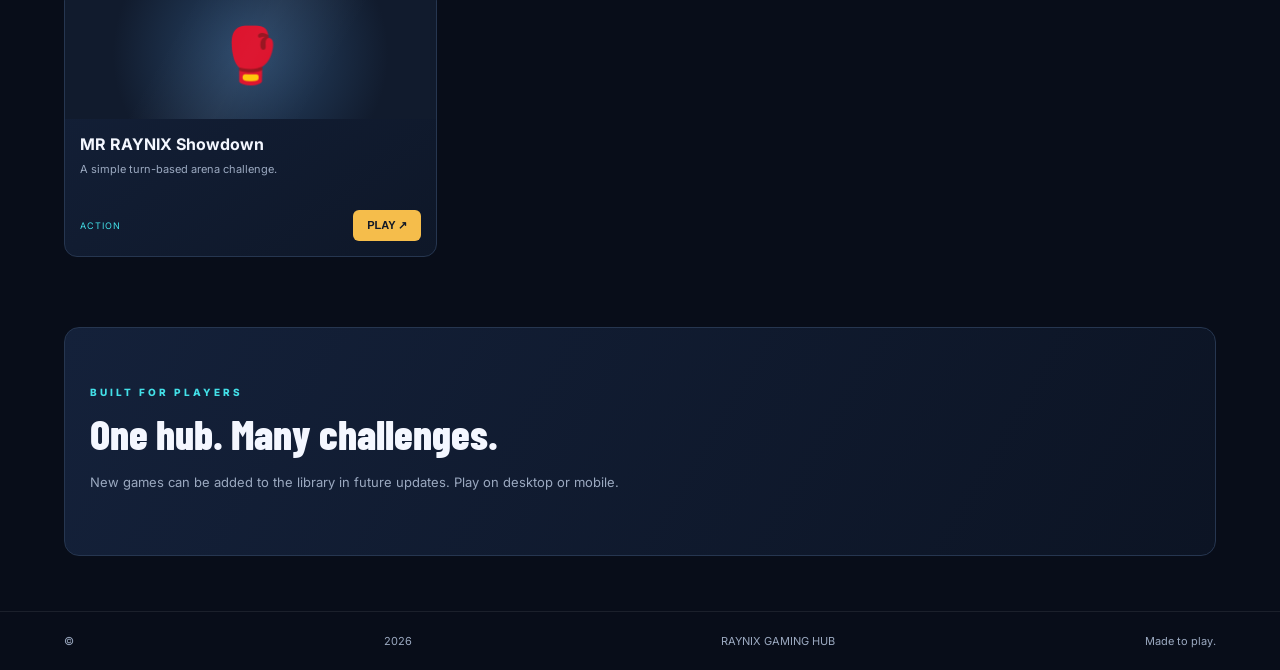
==== commit 72570559: "Add files via upload" ====
--- a/index.html
+++ b/index.html
@@ -1,7 +1,35 @@
 <!doctype html>
-<html lang="en"><head><meta charset="utf-8"><meta name="viewport" content="width=device-width,initial-scale=1"><meta name="theme-color" content="#080b16"><title>RAYNIX GAMING HUB</title><link rel="stylesheet" href="style.css"></head>
-<body><header class="topbar"><a class="brand" href="index.html"><span class="brand-mark">R</span><span>RAYNIX <b>GAMING HUB</b><small>PLAY BEYOND LIMITS</small></span></a><nav><a class="active" href="index.html">Home</a><a href="#games">Games</a><a href="mr-raynix.html">MR RAYNIX</a></nav><button class="menu" id="menuBtn">☰</button></header>
-<main><section class="hero"><div class="hero-copy"><span class="eyebrow">YOUR NEXT LEVEL STARTS HERE</span><h1>ENTER THE <em>GAMEVERSE.</em></h1><p>Discover arcade challenges, racing, puzzles and action games. Play instantly in your browser.</p><div class="hero-actions"><a class="btn primary" href="#games">EXPLORE GAMES</a><a class="btn ghost" href="mr-raynix.html">PLAY MR RAYNIX ↗</a></div><div class="stats"><div><strong>12+</strong><small>PLAYABLE GAMES</small></div><div><strong>04</strong><small>GAME CATEGORIES</small></div><div><strong>FREE</strong><small>IN YOUR BROWSER</small></div></div></div><div class="hero-art"><div class="orbit orbit-one"></div><div class="orbit orbit-two"></div><div class="core">R<span>⚡</span></div><div class="float-tag tag-a">ARCADE MODE</div><div class="float-tag tag-b">PLAYER 01</div></div></section>
-<section class="featured"><div><span class="eyebrow">EXCLUSIVE FEATURE</span><h2>MR RAYNIX <em>ARENA</em></h2><p>Step into a 3D arena. Fight an AI rival, master your timing, block attacks and unleash special moves.</p><a class="btn primary" href="mr-raynix.html">ENTER THE ARENA →</a></div><div class="feature-visual"><div class="fighter f1">⚔</div><div class="vs">VS</div><div class="fighter f2">✦</div></div></section>
-<section class="games-section" id="games"><div class="section-head"><div><span class="eyebrow">PICK YOUR CHALLENGE</span><h2>GAME <em>LIBRARY</em></h2></div><span class="muted" id="gameCount"></span></div><div class="toolbar"><input id="searchInput" type="search" placeholder="Search games..."><div class="filters" id="filters"><button class="filter active" data-cat="All">All</button><button class="filter" data-cat="Arcade">Arcade</button><button class="filter" data-cat="Action">Action</button><button class="filter" data-cat="Puzzle">Puzzle</button><button class="filter" data-cat="Sports">Sports</button></div></div><div class="game-grid" id="gameGrid"></div></section></main>
-<footer><a class="brand" href="#"><span class="brand-mark">R</span><span>RAYNIX <b>GAMING HUB</b></span></a><span>Made for players. Built to keep improving.</span><span>© 2026 MR RAYNIX</span></footer><script src="games.js"></script><script src="script.js"></script></body></html>+<html lang="en">
+<head>
+  <meta charset="utf-8">
+  <meta name="viewport" content="width=device-width,initial-scale=1">
+  <meta name="theme-color" content="#080d19">
+  <title>RAYNIX GAMING HUB</title>
+  <link rel="stylesheet" href="style.css">
+</head>
+<body>
+  <header class="topbar">
+    <a class="brand" href="index.html"><span class="brand-mark">R</span><span>RAYNIX <b>GAMING HUB</b></span></a>
+    <nav><a href="#library">Games</a><a href="#about">About</a></nav>
+  </header>
+  <main>
+    <section class="hero">
+      <div class="hero-copy">
+        <p class="eyebrow">PLAY • COMPETE • LEVEL UP</p>
+        <h1>Your next<br><span>gaming adventure.</span></h1>
+        <p class="hero-desc">A growing collection of quick arcade, puzzle, strategy and action games.</p>
+        <a class="primary-btn" href="#library">Explore games <span>↗</span></a>
+      </div>
+      <div class="hero-art" aria-hidden="true"><div class="orbit orbit-one"></div><div class="orbit orbit-two"></div><div class="hero-core">RX</div><span class="float-chip chip-a">10 GAMES</span><span class="float-chip chip-b">LEVEL UP</span></div>
+    </section>
+    <section id="library" class="library-section">
+      <div class="section-heading"><div><p class="eyebrow">THE ARCADE</p><h2>Game library</h2></div><span id="game-count" class="count-pill">10 GAMES</span></div>
+      <div class="toolbar"><input id="search" type="search" placeholder="Search games..." aria-label="Search games"><div id="filters" class="filters"></div></div>
+      <div id="game-grid" class="game-grid"><div class="loading">Loading games…</div></div>
+    </section>
+    <section id="about" class="about"><p class="eyebrow">BUILT FOR PLAYERS</p><h2>One hub. Many challenges.</h2><p>New games can be added to the library in future updates. Play on desktop or mobile.</p></section>
+  </main>
+  <footer>© <span id="year"></span> RAYNIX GAMING HUB <span>Made to play.</span></footer>
+  <script src="games.js"></script><script src="script.js"></script>
+</body>
+</html>
--- a/style.css
+++ b/style.css
@@ -1,3 +1,4 @@
-@import url('https://fonts.googleapis.com/css2?family=Orbitron:wght@500;600;700;800;900&family=Inter:wght@400;500;600;700;800&display=swap');
-:root{--bg:#080b16;--panel:#10172a;--line:#26324b;--text:#f4f7ff;--muted:#9ba8c2;--gold:#f7c75b;--cyan:#54e5ef;--purple:#9a7cff}*{box-sizing:border-box}html{scroll-behavior:smooth}body{margin:0;background:radial-gradient(ellipse at 80% 0%,#182445 0,transparent 35%),var(--bg);color:var(--text);font-family:Inter,Arial,sans-serif}.topbar{height:76px;display:flex;align-items:center;justify-content:space-between;padding:0 6%;border-bottom:1px solid #ffffff12;background:#080b16df;position:sticky;top:0;z-index:5;backdrop-filter:blur(12px)}.brand{display:flex;align-items:center;gap:11px;color:white;text-decoration:none;font:700 15px Orbitron}.brand b{color:var(--gold)}.brand small{display:block;font:600 8px Inter;letter-spacing:2px;color:var(--muted);margin-top:4px}.brand-mark{width:39px;height:39px;display:grid;place-items:center;border:1px solid var(--gold);color:var(--gold);border-radius:11px;font:900 23px Orbitron;box-shadow:0 0 22px #f7c75b30}nav{display:flex;gap:30px}nav a{color:var(--muted);text-decoration:none;font-size:13px;font-weight:700}nav a:hover,nav .active{color:var(--gold)}.menu{display:none;background:none;border:0;color:white;font-size:25px}.hero{min-height:570px;padding:80px 8%;display:grid;grid-template-columns:1.1fr .9fr;align-items:center;gap:35px;overflow:hidden}.eyebrow{color:var(--cyan);font:700 10px Orbitron;letter-spacing:2.5px}.hero h1{font:900 clamp(40px,6vw,76px)/1.08 Orbitron;margin:18px 0}.hero h1 em,h2 em{color:var(--gold);font-style:normal}.hero p,.featured p{max-width:530px;color:var(--muted);line-height:1.8;font-size:15px}.hero-actions{display:flex;gap:13px;flex-wrap:wrap;margin:28px 0}.btn{display:inline-block;padding:14px 20px;border-radius:8px;text-decoration:none;font:700 11px Orbitron;letter-spacing:.5px}.primary{background:linear-gradient(110deg,var(--gold),#ffdf8c);color:#17120a;box-shadow:0 8px 30px #f7c75b25}.ghost{border:1px solid var(--line);color:white}.stats{display:flex;gap:32px;margin-top:40px}.stats strong{display:block;font:800 20px Orbitron;color:white}.stats small{font-size:9px;letter-spacing:1px;color:var(--muted)}.hero-art{height:390px;position:relative;display:grid;place-items:center}.orbit{position:absolute;border:1px solid #54e5ef55;border-radius:50%;transform:rotate(-24deg)}.orbit-one{width:340px;height:220px}.orbit-two{width:270px;height:350px;border-color:#f7c75b66;transform:rotate(55deg)}.core{width:175px;height:175px;border-radius:38px;display:grid;place-items:center;background:linear-gradient(145deg,#263d67,#11182c);border:1px solid #6b91c5;box-shadow:0 0 70px #54e5ef30,inset 0 0 35px #54e5ef24;font:900 100px Orbitron;color:var(--gold);transform:rotate(-8deg)}.core span{font-size:35px;position:absolute;transform:translate(55px,48px)}.float-tag{position:absolute;background:#111b31;border:1px solid var(--line);padding:10px 14px;border-radius:7px;font:700 9px Orbitron;letter-spacing:1px}.tag-a{top:55px;right:5%}.tag-b{bottom:48px;left:7%;color:var(--gold)}.featured{margin:0 6% 85px;padding:42px 5%;border:1px solid #f7c75b55;border-radius:18px;background:linear-gradient(110deg,#1b2034,#10182b);display:grid;grid-template-columns:1fr .8fr;align-items:center;overflow:hidden}.featured h2,.section-head h2{font:800 clamp(25px,4vw,38px) Orbitron;margin:12px 0}.featured p{margin-bottom:25px}.feature-visual{height:220px;display:flex;align-items:center;justify-content:center;gap:25px;background:radial-gradient(ellipse,#33466d55,transparent 65%)}.fighter{width:110px;height:150px;border-radius:45% 45% 18px 18px;display:grid;place-items:center;font-size:58px;background:linear-gradient(#f7c75b,#7e4c24);color:#151a2a;box-shadow:0 20px 35px #0008}.f2{background:linear-gradient(#8b79ff,#30316d);color:white}.vs{font:900 22px Orbitron;color:var(--gold)}.games-section{padding:0 6% 90px}.section-head{display:flex;justify-content:space-between;align-items:end}.muted{color:var(--muted);font-size:12px}.toolbar{display:flex;justify-content:space-between;gap:18px;flex-wrap:wrap;margin:25px 0}.toolbar input{background:#10172a;border:1px solid var(--line);border-radius:8px;padding:13px 16px;color:white;min-width:230px;outline:none}.filters{display:flex;gap:8px;flex-wrap:wrap}.filter{background:#11182a;color:var(--muted);border:1px solid var(--line);padding:10px 15px;border-radius:7px;cursor:pointer}.filter.active,.filter:hover{background:#f7c75b;color:#17120a;border-color:var(--gold)}.game-grid{display:grid;grid-template-columns:repeat(4,1fr);gap:17px}.game-card{background:linear-gradient(145deg,#151f36,#0e1424);border:1px solid var(--line);border-radius:13px;overflow:hidden;transition:.2s}.game-card:hover{transform:translateY(-5px);border-color:#f7c75b88;box-shadow:0 15px 35px #0005}.game-art{height:145px;display:grid;place-items:center;font-size:60px;background:radial-gradient(circle at 50% 70%,var(--glow),#141c32 70%)}.game-info{padding:15px}.game-info h3{font:700 13px Orbitron;margin:0 0 8px}.game-info p{font-size:11px;color:var(--muted);min-height:30px;line-height:1.5}.game-meta{display:flex;justify-content:space-between;align-items:center}.game-meta span{font-size:9px;color:var(--cyan);text-transform:uppercase;letter-spacing:1px}.play{background:#f7c75b;color:#17120a;text-decoration:none;padding:9px 13px;border-radius:6px;font:800 10px Orbitron}footer{border-top:1px solid #ffffff12;padding:28px 6%;display:flex;align-items:center;justify-content:space-between;gap:15px;color:var(--muted);font-size:11px}
-@media(max-width:850px){.hero{grid-template-columns:1fr;padding-top:55px}.hero-art{height:300px}.featured{grid-template-columns:1fr}.game-grid{grid-template-columns:repeat(2,1fr)}}@media(max-width:560px){nav{display:none;position:absolute;top:76px;left:0;right:0;padding:20px;background:#0c1222;flex-direction:column}.topbar.open nav{display:flex}.menu{display:block}.hero{padding:45px 6%}.hero-art{height:260px}.orbit-one{width:270px}.orbit-two{height:270px}.core{width:135px;height:135px;font-size:75px}.stats{gap:16px}.stats small{font-size:7px}.featured{margin:0 4% 60px;padding:28px 6%}.game-grid{gap:10px}.game-art{height:115px;font-size:48px}.game-info{padding:11px}.game-info h3{font-size:10px}footer{flex-direction:column;align-items:flex-start}}
+@import url('https://fonts.googleapis.com/css2?family=Barlow+Condensed:wght@600;700;800;900&family=Inter:wght@400;500;600;700;800&display=swap');
+:root{--bg:#080d19;--panel:#101a2c;--panel2:#14213a;--gold:#f5bd4b;--cyan:#43e0e8;--text:#f4f7ff;--muted:#9ba9c0;--line:#263650}
+*{box-sizing:border-box}html{scroll-behavior:smooth}body{margin:0;background:radial-gradient(ellipse at 80% 0%,#172746 0,transparent 35%),var(--bg);color:var(--text);font-family:Inter,Arial,sans-serif}a{color:inherit;text-decoration:none}.topbar{height:74px;display:flex;align-items:center;justify-content:space-between;padding:0 max(5vw,20px);border-bottom:1px solid #ffffff12;background:#080d19d9;position:sticky;top:0;z-index:5;backdrop-filter:blur(14px)}.brand{display:flex;align-items:center;gap:12px;font-weight:800;letter-spacing:1px}.brand b{color:var(--gold)}.brand-mark{width:38px;height:38px;display:grid;place-items:center;background:linear-gradient(135deg,var(--gold),#9b5a13);color:#121827;border-radius:11px;font:900 25px 'Barlow Condensed';box-shadow:0 0 24px #f5bd4b44}.topbar nav{display:flex;gap:26px;color:var(--muted);font-size:13px}.topbar nav a:hover{color:var(--gold)}main{max-width:1200px;margin:auto;padding:0 24px}.hero{min-height:440px;display:grid;grid-template-columns:1.1fr .9fr;align-items:center;padding:65px 0 55px;gap:30px}.eyebrow{font-size:10px;letter-spacing:3px;color:var(--cyan);font-weight:800}.hero h1{font:900 clamp(48px,7vw,82px)/.92 'Barlow Condensed';letter-spacing:1px;margin:16px 0}.hero h1 span{color:var(--gold)}.hero-desc{color:var(--muted);max-width:440px;line-height:1.7;font-size:14px}.primary-btn{display:inline-flex;gap:22px;align-items:center;margin-top:20px;padding:14px 20px;border-radius:9px;background:var(--gold);color:#121827;font-weight:800;font-size:13px;box-shadow:0 8px 30px #f5bd4b25}.hero-art{height:300px;position:relative;display:grid;place-items:center}.hero-core{width:150px;height:150px;border-radius:35px;display:grid;place-items:center;background:linear-gradient(145deg,#253b60,#0c1425);border:1px solid #6e91bd77;box-shadow:0 0 70px #43e0e833,inset 0 0 40px #43e0e822;font:900 60px 'Barlow Condensed';color:var(--gold);transform:rotate(-8deg)}.orbit{position:absolute;border:1px solid #43e0e844;border-radius:50%;transform:rotate(-20deg)}.orbit-one{width:280px;height:160px}.orbit-two{width:330px;height:210px;transform:rotate(55deg);border-color:#f5bd4b44}.float-chip{position:absolute;background:#14213a;border:1px solid var(--line);border-radius:7px;padding:9px 12px;font-size:10px;font-weight:800;letter-spacing:1px}.chip-a{top:35px;right:7%}.chip-b{bottom:34px;left:8%;color:var(--gold)}.library-section{padding:34px 0 70px}.section-heading{display:flex;justify-content:space-between;align-items:end}.section-heading h2,.about h2{font:800 42px 'Barlow Condensed';margin:6px 0}.count-pill{font-size:10px;color:var(--gold);border:1px solid #f5bd4b55;border-radius:30px;padding:8px 12px}.toolbar{display:flex;gap:15px;align-items:center;margin:22px 0}.toolbar input{flex:1;min-width:160px;background:#101a2c;border:1px solid var(--line);border-radius:8px;padding:13px 15px;color:white;outline:none}.toolbar input:focus{border-color:var(--cyan)}.filters{display:flex;gap:7px;flex-wrap:wrap}.filter-btn{background:#101a2c;color:var(--muted);border:1px solid var(--line);padding:10px 12px;border-radius:7px;font-size:11px;cursor:pointer}.filter-btn.active{background:#f5bd4b;color:#101827;border-color:var(--gold);font-weight:800}.game-grid{display:grid;grid-template-columns:repeat(3,1fr);gap:16px}.game-card{background:linear-gradient(145deg,#14213a,#0e1728);border:1px solid var(--line);border-radius:13px;overflow:hidden;transition:.2s;min-width:0}.game-card:hover{transform:translateY(-4px);border-color:#43e0e877;box-shadow:0 12px 30px #0005}.game-visual{height:130px;display:grid;place-items:center;font-size:54px;background:radial-gradient(circle at 50% 50%,#29476a,#111b2d 70%);position:relative}.game-visual:after{content:"";position:absolute;inset:0;background:linear-gradient(120deg,transparent 30%,#ffffff0b,transparent 70%)}.game-info{padding:15px}.game-info h3{margin:0 0 7px;font-size:16px}.game-info p{margin:0;color:var(--muted);font-size:11px;line-height:1.5;min-height:34px}.game-meta{display:flex;justify-content:space-between;align-items:center;margin-top:15px}.tag{font-size:9px;color:var(--cyan);text-transform:uppercase;letter-spacing:1px}.play-btn{border:0;border-radius:6px;padding:9px 14px;background:var(--gold);color:#101827;font-size:11px;font-weight:800;cursor:pointer}.empty,.loading{grid-column:1/-1;text-align:center;padding:50px;color:var(--muted)}.about{padding:48px 25px;margin-bottom:55px;border:1px solid var(--line);border-radius:15px;background:linear-gradient(120deg,#14213a,#0c1424)}.about p:last-child{color:var(--muted);font-size:13px;line-height:1.7}footer{border-top:1px solid #ffffff14;padding:22px 5vw;color:var(--muted);font-size:11px;display:flex;justify-content:space-between}
+.game-page{min-height:100vh}.game-header{height:65px;padding:0 22px;display:flex;align-items:center;justify-content:space-between;border-bottom:1px solid var(--line)}.back-link{color:var(--gold);font-size:13px;font-weight:700}.game-shell{max-width:900px;margin:35px auto;padding:0 18px}.game-title{text-align:center}.game-title h1{font:800 42px 'Barlow Condensed';margin:0}.game-title p{color:var(--muted);font-size:12px}.game-panel{margin:24px auto;background:#101a2c;border:1px solid var(--line);border-radius:14px;padding:22px;min-height:300px}.game-actions{display:flex;gap:10px;justify-content:center;flex-wrap:wrap;margin-top:15px}.action-btn{background:var(--gold);border:0;border-radius:7px;padding:11px 17px;font-weight:800;cursor:pointer;color:#111827}.secondary-btn{background:#1a2a45;color:white;border:1px solid var(--line);border-radius:7px;padding:11px 17px;cursor:pointer}.game-status{text-align:center;color:var(--cyan);font-weight:700;margin:10px}.board{display:grid;gap:8px;justify-content:center;margin:18px auto}.board button,.tile{border:1px solid #395273;background:#1b2d49;color:white;border-radius:8px;cursor:pointer;font-weight:800}.board button:hover,.tile:hover{border-color:var(--gold)}.tic-board{grid-template-columns:repeat(3,80px)}.tic-board button{width:80px;height:80px;font-size:30px}.memory-board{grid-template-columns:repeat(4,65px)}.memory-board button{height:65px;font-size:23px}.word-board{grid-template-columns:repeat(5,48px)}.word-board button{height:48px;font-size:20px}.number-options{display:flex;gap:10px;justify-content:center;flex-wrap:wrap}.number-options button{padding:14px 20px}.maze{font-size:25px;line-height:1.5;text-align:center;letter-spacing:7px;white-space:pre-wrap}.canvas-wrap{display:flex;justify-content:center;overflow:hidden}canvas{max-width:100%;background:#08111f;border:1px solid #38506f;border-radius:8px;touch-action:pan-y}.big-emoji{text-align:center;font-size:75px;margin:25px}.arena{max-width:600px;margin:auto}.health-row{display:flex;justify-content:space-between;gap:12px}.health-track{height:13px;background:#293750;border-radius:20px;overflow:hidden;flex:1}.health-fill{height:100%;background:linear-gradient(90deg,#43e0a4,#b8ee62);width:100%;transition:width .2s}.fighter-row{display:flex;justify-content:space-around;align-items:center;font-size:65px;padding:30px 0}.arena-controls{display:flex;justify-content:center;gap:8px;flex-wrap:wrap}.small-note{color:var(--muted);font-size:11px;text-align:center}@media(max-width:800px){.game-grid{grid-template-columns:repeat(2,1fr)}.hero{grid-template-columns:1fr;padding-top:48px}.hero-art{height:230px}.toolbar{align-items:stretch;flex-direction:column}.filters{order:2}}@media(max-width:520px){main{padding:0 16px}.topbar{padding:0 16px}.topbar nav{gap:13px}.brand{font-size:12px}.game-grid{grid-template-columns:1fr 1fr;gap:9px}.game-visual{height:100px;font-size:42px}.game-info{padding:11px}.game-info h3{font-size:13px}.game-info p{font-size:10px}.play-btn{padding:8px 10px}.hero h1{font-size:58px}.hero-art{transform:scale(.85)}footer{padding:20px 16px}.tic-board{grid-template-columns:repeat(3,68px)}.tic-board button{width:68px;height:68px}.memory-board{grid-template-columns:repeat(4,57px)}.memory-board button{height:57px}.word-board{grid-template-columns:repeat(5,42px)}.word-board button{height:42px}}
